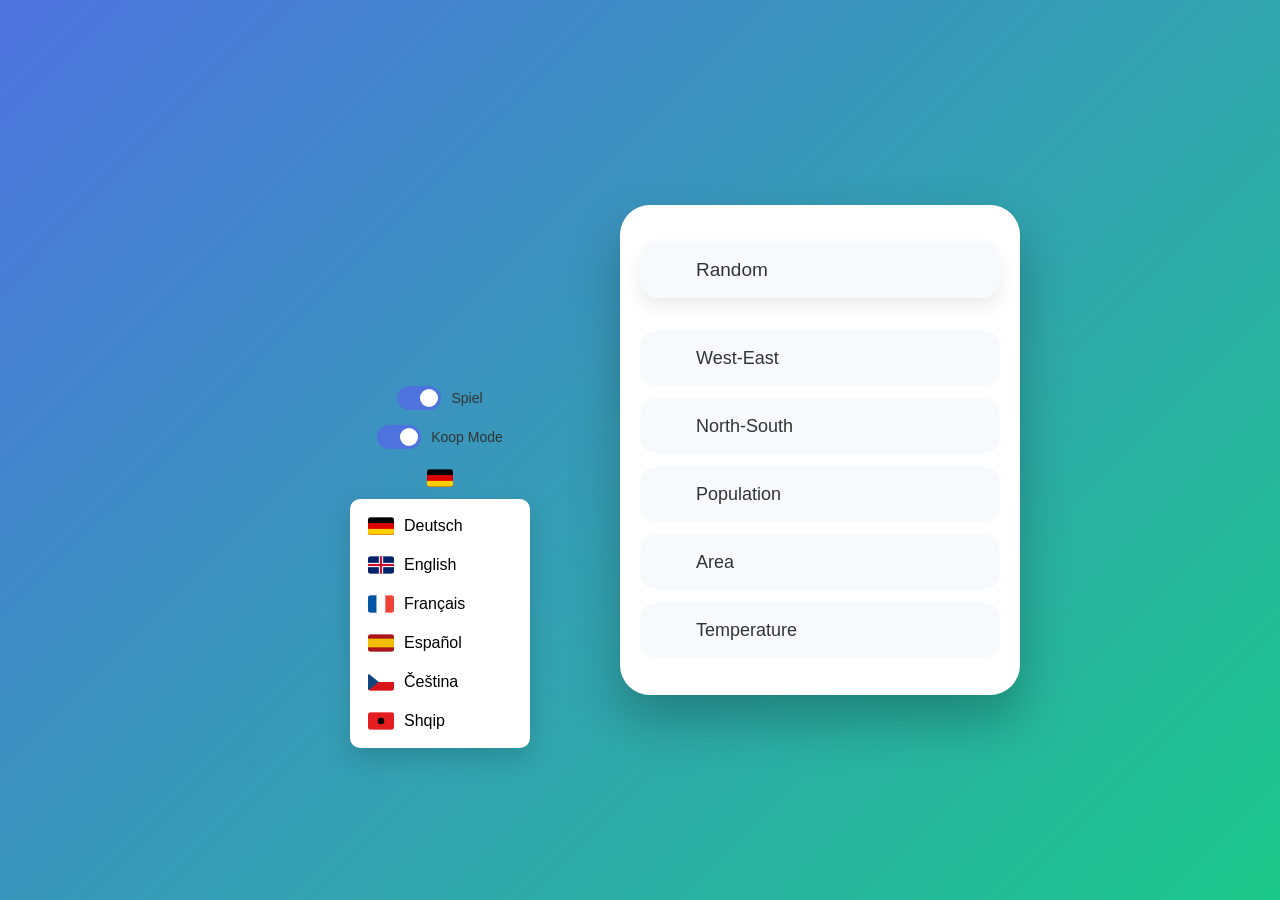
==== index.html @ 19a9145a "FirstVersion" ====
<!DOCTYPE html>
<html lang="en">
<head>
<meta charset="UTF-8">
<meta name="viewport" content="width=device-width, initial-scale=1.0">
<title>Game Menu</title>
<link rel="stylesheet" href="main-layout.css">
</head>
<body>

<!-- Top Controls -->
<div class="top-controls">
    <!-- Spiel Toggle -->
    <div class="toggle">
        <label class="switch">
            <input type="checkbox" id="spielToggle" checked>
            <span class="slider"></span>
        </label>
        <span>Spiel</span>
    </div>

    <!-- Koop / Solo Toggle -->
    <div class="toggle">
        <label class="switch">
            <input type="checkbox" id="koopToggle" checked>
            <span class="slider"></span>
        </label>
        <span>Koop Mode</span>
    </div>

    <!-- Language -->
    <div class="language-selector">
        <button class="flag-button" onclick="toggleLanguageMenu()" id="currentFlag">
            <!-- Standard: Deutschland -->
            <svg viewBox="0 0 24 16" class="flag-svg">
                <rect width="24" height="16" fill="#000"/>
                <rect width="24" height="10.66" y="5.33" fill="#dd0000"/>
                <rect width="24" height="5.33" y="10.66" fill="#ffce00"/>
            </svg>
        </button>

        <div id="languageMenu" class="language-menu">
            <div onclick="setLanguage('de', this)">
                <svg viewBox="0 0 24 16" class="flag-svg">
                    <rect width="24" height="16" fill="#000"/>
                    <rect width="24" height="10.66" y="5.33" fill="#dd0000"/>
                    <rect width="24" height="5.33" y="10.66" fill="#ffce00"/>
                </svg>
                Deutsch
            </div>
            <div onclick="setLanguage('en', this)">
                <svg viewBox="0 0 24 16" class="flag-svg">
                    <rect width="24" height="16" fill="#012169"/>
                    <rect x="10" width="4" height="16" fill="#fff"/>
                    <rect y="6" width="24" height="4" fill="#fff"/>
                    <rect x="11" width="2" height="16" fill="#C8102E"/>
                    <rect y="7" width="24" height="2" fill="#C8102E"/>
                </svg>
                English
            </div>
            <div onclick="setLanguage('fr', this)">
                <svg viewBox="0 0 24 16" class="flag-svg">
                    <rect width="8" height="16" fill="#0055A4"/>
                    <rect x="8" width="8" height="16" fill="#fff"/>
                    <rect x="16" width="8" height="16" fill="#EF4135"/>
                </svg>
                Français
            </div>
            <div onclick="setLanguage('es', this)">
                <svg viewBox="0 0 24 16" class="flag-svg">
                    <rect width="24" height="16" fill="#AA151B"/>
                    <rect y="4" width="24" height="8" fill="#F1BF00"/>
                </svg>
                Español
            </div>
            <div onclick="setLanguage('cs', this)">
                <svg viewBox="0 0 24 16" class="flag-svg">
                    <rect width="24" height="8" fill="#fff"/>
                    <rect y="8" width="24" height="8" fill="#D7141A"/>
                    <polygon points="0,0 10,8 0,16" fill="#11457E"/>
                </svg>
                Čeština
            </div>
            <div onclick="setLanguage('sq', this)">
                <svg viewBox="0 0 24 16" class="flag-svg">
                    <rect width="24" height="16" fill="#E41E20"/>
                    <circle cx="12" cy="8" r="3" fill="#000"/>
                </svg>
                Shqip
            </div>
        </div>
    </div>
</div>

<!-- App Container -->
<div class="app-container">

    <button class="menu-button quick-option" data-key="Random" onclick="goToGame(this)">
        <svg class="icon" viewBox="0 0 24 24">...</svg>
        <span>Random</span>
    </button>

    <button class="menu-button" data-key="West-East" onclick="goToGame(this)">
        <svg class="icon" viewBox="0 0 24 24">...</svg>
        <span>West-East</span>
    </button>

    <button class="menu-button" data-key="North-South" onclick="goToGame(this)">
        <svg class="icon" viewBox="0 0 24 24">...</svg>
        <span>North-South</span>
    </button>

    <button class="menu-button" data-key="Population" onclick="goToGame(this)">
        <svg class="icon" viewBox="0 0 24 24">...</svg>
        <span>Population</span>
    </button>

    <button class="menu-button" data-key="Area" onclick="goToGame(this)">
        <svg class="icon" viewBox="0 0 24 24">...</svg>
        <span>Area</span>
    </button>

    <button class="menu-button" data-key="Temperature" onclick="goToGame(this)">
        <svg class="icon" viewBox="0 0 24 24">...</svg>
        <span>Temperature</span>
    </button>

</div>

<script src="main-layout.js"></script>
</body>
</html>
---- main-layout.css ----
body {
    margin: 0;
    font-family: -apple-system, BlinkMacSystemFont, "Segoe UI", Roboto, sans-serif;
    background: linear-gradient(135deg, #4e73df, #1cc88a);
    display: flex;
    justify-content: center;
    align-items: center;
    height: 100vh;
}
.top-controls {
    width: 360px;
    margin-bottom: 20px;
    display: flex;
    flex-direction: column;
    gap: 15px;
}

.toggle {
    display: flex;
    align-items: center;
    justify-content: center;
    gap: 10px;
    color: white;
    font-size: 14px;
}

/* Switch Style */
.switch {
    position: relative;
    display: inline-block;
    width: 44px;
    height: 24px;
}

.switch input {
    display: none;
}

.slider {
    position: absolute;
    cursor: pointer;
    background-color: #ccc;
    border-radius: 24px;
    top: 0;
    left: 0;
    right: 0;
    bottom: 0;
    transition: .3s;
}

.slider:before {
    content: "";
    position: absolute;
    height: 18px;
    width: 18px;
    left: 3px;
    bottom: 3px;
    background-color: white;
    border-radius: 50%;
    transition: .3s;
}

input:checked + .slider {
    background-color: #4e73df;
}

input:checked + .slider:before {
    transform: translateX(20px);
}

/* Language */
.language-selector {
    position: relative;
    display: flex;
    justify-content: center;
}

.flag-button {
    font-size: 24px;
    background: none;
    border: none;
    cursor: pointer;
}

.language-menu {
    display: none;
    position: absolute;
    top: 35px;
    background: white;
    border-radius: 10px;
    box-shadow: 0 10px 25px rgba(0,0,0,0.15);
    padding: 10px;
    width: 160px;
}

.language-menu div {
    padding: 8px;
    cursor: pointer;
}

.language-menu div:hover {
    background: #f0f0f0;
}
.flag-svg {
    width: 26px;
    height: 18px;
    border-radius: 3px;
}



.language-menu {
    display: none;               /* bleibt versteckt bis Klick */
    position: absolute;
    top: 35px;
    background: white;
    border-radius: 10px;
    box-shadow: 0 10px 25px rgba(0,0,0,0.15);
    padding: 10px;
    width: 160px;

    display: flex;               /* alle Einträge untereinander */
    flex-direction: column;      /* vertikal */
    gap: 5px;                    /* Abstand zwischen Einträgen */
}

.language-menu div {
    display: flex;               /* Flagge + Text nebeneinander */
    align-items: center;         /* vertikal mittig */
    gap: 10px;                   /* Abstand Flagge/Text */
    padding: 8px;
    cursor: pointer;
    border-radius: 5px;
}

.language-menu div:hover {
    background: #f0f0f0;
}


.app-container {
    width: 360px;
    background: #ffffff;
    border-radius: 30px;
    box-shadow: 0 25px 50px rgba(0,0,0,0.25);
    padding: 25px 20px;
}

.menu-button {
    display: flex;
    align-items: center;
    gap: 15px;
    width: 100%;
    padding: 15px;
    margin: 12px 0;
    border: none;
    border-radius: 18px;
    background: #f8f9fc;
    font-size: 18px;
    font-weight: 500;
    cursor: pointer;
    transition: all 0.2s ease;
}

.menu-button:hover {
    background: #e2e6f5;
    transform: translateY(-2px);
}

.menu-button:active {
    transform: scale(0.98);
}

.quick-option {
    margin-bottom: 32px;
    box-shadow: 0 8px 18px rgba(0,0,0,0.08);
    font-size: 19px;
}

.icon {
    width: 26px;
    height: 26px;
    stroke: #4e73df;
    stroke-width: 2;
    fill: none;
    stroke-linecap: round;
    stroke-linejoin: round;
}

span {
    color: #333;
}
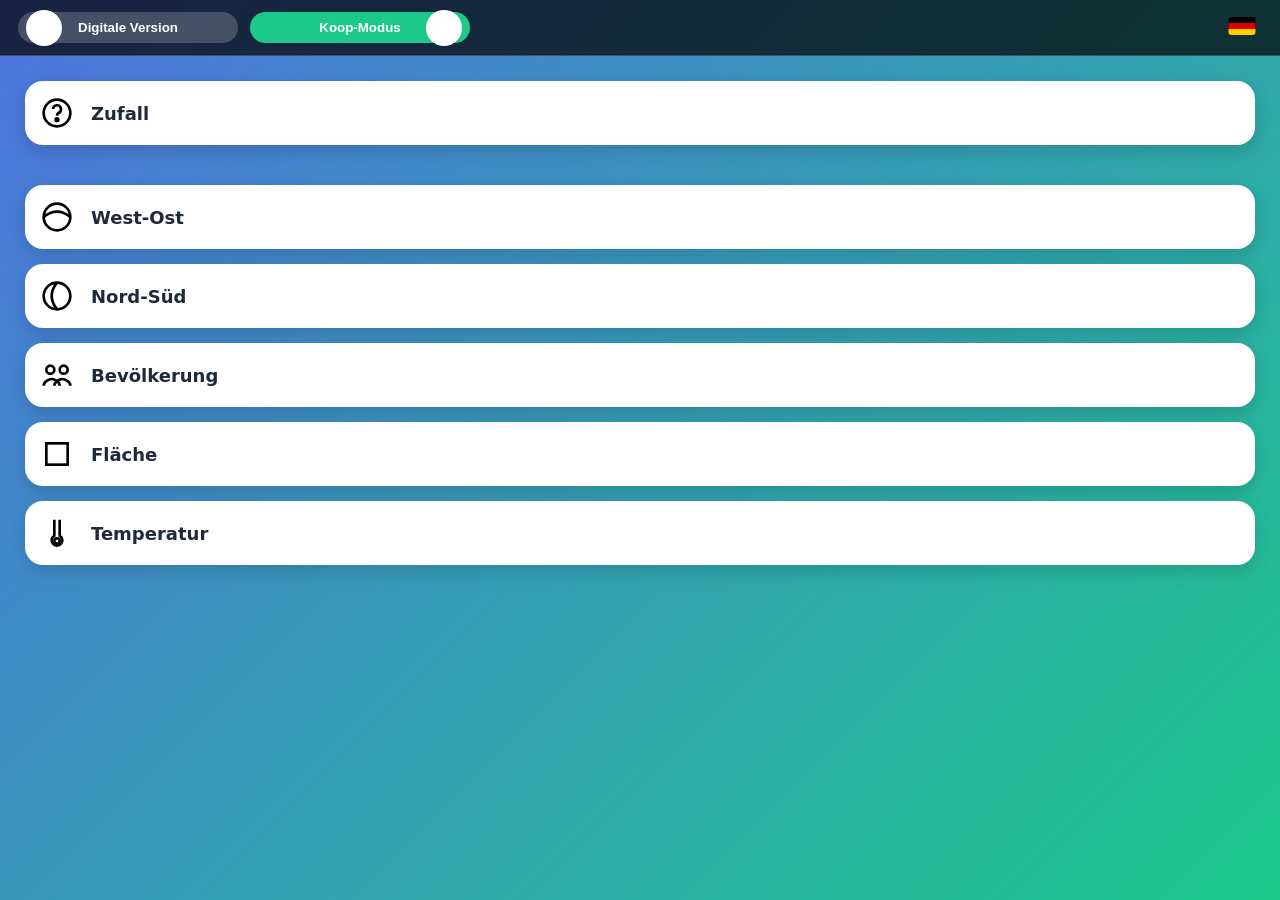
==== commit 6d1d4182: "version2" ====
--- a/index.html
+++ b/index.html
@@ -1,132 +1,37 @@
 <!DOCTYPE html>
-<html lang="en">
+<html lang="de">
 <head>
 <meta charset="UTF-8">
 <meta name="viewport" content="width=device-width, initial-scale=1.0">
 <title>Game Menu</title>
+<!-- Externes CSS -->
 <link rel="stylesheet" href="main-layout.css">
+
 </head>
 <body>
 
-<!-- Top Controls -->
-<div class="top-controls">
-    <!-- Spiel Toggle -->
-    <div class="toggle">
-        <label class="switch">
-            <input type="checkbox" id="spielToggle" checked>
-            <span class="slider"></span>
-        </label>
-        <span>Spiel</span>
-    </div>
+<!-- ================= HEADER ================= -->
+<div class="header">
+   <div class="toggle-group">
+        <button class="toggle" id="physicalToggle">
+            <span id="physicalText"></span>
+            <div class="toggle-circle"></div>
+        </button>
+        <button class="toggle active" id="koopToggle">
+            <span id="koopText"></span>
+            <div class="toggle-circle"></div>
+        </button>
+   </div>
 
-    <!-- Koop / Solo Toggle -->
-    <div class="toggle">
-        <label class="switch">
-            <input type="checkbox" id="koopToggle" checked>
-            <span class="slider"></span>
-        </label>
-        <span>Koop Mode</span>
-    </div>
-
-    <!-- Language -->
-    <div class="language-selector">
-        <button class="flag-button" onclick="toggleLanguageMenu()" id="currentFlag">
-            <!-- Standard: Deutschland -->
-            <svg viewBox="0 0 24 16" class="flag-svg">
-                <rect width="24" height="16" fill="#000"/>
-                <rect width="24" height="10.66" y="5.33" fill="#dd0000"/>
-                <rect width="24" height="5.33" y="10.66" fill="#ffce00"/>
-            </svg>
-        </button>
-
-        <div id="languageMenu" class="language-menu">
-            <div onclick="setLanguage('de', this)">
-                <svg viewBox="0 0 24 16" class="flag-svg">
-                    <rect width="24" height="16" fill="#000"/>
-                    <rect width="24" height="10.66" y="5.33" fill="#dd0000"/>
-                    <rect width="24" height="5.33" y="10.66" fill="#ffce00"/>
-                </svg>
-                Deutsch
-            </div>
-            <div onclick="setLanguage('en', this)">
-                <svg viewBox="0 0 24 16" class="flag-svg">
-                    <rect width="24" height="16" fill="#012169"/>
-                    <rect x="10" width="4" height="16" fill="#fff"/>
-                    <rect y="6" width="24" height="4" fill="#fff"/>
-                    <rect x="11" width="2" height="16" fill="#C8102E"/>
-                    <rect y="7" width="24" height="2" fill="#C8102E"/>
-                </svg>
-                English
-            </div>
-            <div onclick="setLanguage('fr', this)">
-                <svg viewBox="0 0 24 16" class="flag-svg">
-                    <rect width="8" height="16" fill="#0055A4"/>
-                    <rect x="8" width="8" height="16" fill="#fff"/>
-                    <rect x="16" width="8" height="16" fill="#EF4135"/>
-                </svg>
-                Français
-            </div>
-            <div onclick="setLanguage('es', this)">
-                <svg viewBox="0 0 24 16" class="flag-svg">
-                    <rect width="24" height="16" fill="#AA151B"/>
-                    <rect y="4" width="24" height="8" fill="#F1BF00"/>
-                </svg>
-                Español
-            </div>
-            <div onclick="setLanguage('cs', this)">
-                <svg viewBox="0 0 24 16" class="flag-svg">
-                    <rect width="24" height="8" fill="#fff"/>
-                    <rect y="8" width="24" height="8" fill="#D7141A"/>
-                    <polygon points="0,0 10,8 0,16" fill="#11457E"/>
-                </svg>
-                Čeština
-            </div>
-            <div onclick="setLanguage('sq', this)">
-                <svg viewBox="0 0 24 16" class="flag-svg">
-                    <rect width="24" height="16" fill="#E41E20"/>
-                    <circle cx="12" cy="8" r="3" fill="#000"/>
-                </svg>
-                Shqip
-            </div>
-        </div>
+    <div class="lang-container">
+        <button class="lang-button" id="langBtn"></button>
+        <div class="dropdown" id="langDropdown"></div>
     </div>
 </div>
 
-<!-- App Container -->
-<div class="app-container">
+<div class="menu" id="menu"></div>
 
-    <button class="menu-button quick-option" data-key="Random" onclick="goToGame(this)">
-        <svg class="icon" viewBox="0 0 24 24">...</svg>
-        <span>Random</span>
-    </button>
-
-    <button class="menu-button" data-key="West-East" onclick="goToGame(this)">
-        <svg class="icon" viewBox="0 0 24 24">...</svg>
-        <span>West-East</span>
-    </button>
-
-    <button class="menu-button" data-key="North-South" onclick="goToGame(this)">
-        <svg class="icon" viewBox="0 0 24 24">...</svg>
-        <span>North-South</span>
-    </button>
-
-    <button class="menu-button" data-key="Population" onclick="goToGame(this)">
-        <svg class="icon" viewBox="0 0 24 24">...</svg>
-        <span>Population</span>
-    </button>
-
-    <button class="menu-button" data-key="Area" onclick="goToGame(this)">
-        <svg class="icon" viewBox="0 0 24 24">...</svg>
-        <span>Area</span>
-    </button>
-
-    <button class="menu-button" data-key="Temperature" onclick="goToGame(this)">
-        <svg class="icon" viewBox="0 0 24 24">...</svg>
-        <span>Temperature</span>
-    </button>
-
-</div>
-
+<!-- Externes JS -->
 <script src="main-layout.js"></script>
 </body>
 </html>
--- a/main-layout.css
+++ b/main-layout.css
@@ -1,194 +1,158 @@
-body {
-    margin: 0;
-    font-family: -apple-system, BlinkMacSystemFont, "Segoe UI", Roboto, sans-serif;
+body{
+    margin:0;
+    font-family:system-ui,-apple-system,BlinkMacSystemFont,sans-serif;
     background: linear-gradient(135deg, #4e73df, #1cc88a);
-    display: flex;
-    justify-content: center;
-    align-items: center;
-    height: 100vh;
+    display:flex;
+    flex-direction:column;
+    height:100vh;
+    color:#1e293b;
 }
-.top-controls {
-    width: 360px;
-    margin-bottom: 20px;
-    display: flex;
-    flex-direction: column;
-    gap: 15px;
+/* ================= HEADER ================= */
+.header{
+    display:flex;
+    justify-content:space-between;
+    align-items:center;
+    padding:12px 18px;
+    background: rgba(0,0,0,0.7);
+    border-bottom: 1px solid rgba(255,255,255,0.2);
 }
 
-.toggle {
-    display: flex;
-    align-items: center;
-    justify-content: center;
-    gap: 10px;
-    color: white;
-    font-size: 14px;
+.toggle-group{
+    display:flex;
+    gap:12px;
 }
 
-/* Switch Style */
-.switch {
+/* Toggle Button Rechteck + Kreis */
+.toggle{
     position: relative;
-    display: inline-block;
-    width: 44px;
-    height: 24px;
+    display:flex;
+    align-items:center;
+    justify-content:center; /* Text mittig */
+    padding:8px 20px;
+    border-radius:30px;
+    border:none;
+    cursor:pointer;
+    font-weight:600;
+    color:white;
+    background: rgba(255,255,255,0.2);
+    transition: background 0.2s;
+    width:220px; /* länger als vorher */
+    box-sizing: border-box;
 }
 
-.switch input {
-    display: none;
+.toggle.active{
+    background: #1cc88a;
+    color:#fff;
 }
 
-.slider {
+/* Kreis über das Rechteck hinausragen lassen */
+.toggle-circle{
     position: absolute;
-    cursor: pointer;
-    background-color: #ccc;
-    border-radius: 24px;
-    top: 0;
-    left: 0;
-    right: 0;
-    bottom: 0;
-    transition: .3s;
+    top: 50%;
+    width:36px;
+    height:36px;
+    background:white;
+    border-radius:50%;
+    transition: right 0.2s;
+    transform: translateY(-50%);
 }
 
-.slider:before {
-    content: "";
-    position: absolute;
-    height: 18px;
-    width: 18px;
-    left: 3px;
-    bottom: 3px;
-    background-color: white;
-    border-radius: 50%;
-    transition: .3s;
+/* Kreis rechts, wenn aktiv */
+.toggle.active .toggle-circle{
+    right: 8px;
 }
 
-input:checked + .slider {
-    background-color: #4e73df;
+/* Kreis links, wenn inaktiv */
+.toggle:not(.active) .toggle-circle{
+    right: calc(100% - 36px - 8px);
 }
 
-input:checked + .slider:before {
-    transform: translateX(20px);
-}
-
-/* Language */
-.language-selector {
-    position: relative;
-    display: flex;
-    justify-content: center;
-}
-
-.flag-button {
-    font-size: 24px;
-    background: none;
-    border: none;
-    cursor: pointer;
-}
-
-.language-menu {
-    display: none;
-    position: absolute;
-    top: 35px;
-    background: white;
-    border-radius: 10px;
-    box-shadow: 0 10px 25px rgba(0,0,0,0.15);
-    padding: 10px;
-    width: 160px;
-}
-
-.language-menu div {
-    padding: 8px;
-    cursor: pointer;
-}
-
-.language-menu div:hover {
-    background: #f0f0f0;
-}
-.flag-svg {
-    width: 26px;
-    height: 18px;
-    border-radius: 3px;
+/* Hover-Farbe */
+.toggle:hover{
+    background: rgba(255,255,255,0.3);
 }
 
 
 
-.language-menu {
-    display: none;               /* bleibt versteckt bis Klick */
-    position: absolute;
-    top: 35px;
-    background: white;
-    border-radius: 10px;
-    box-shadow: 0 10px 25px rgba(0,0,0,0.15);
-    padding: 10px;
-    width: 160px;
 
-    display: flex;               /* alle Einträge untereinander */
-    flex-direction: column;      /* vertikal */
-    gap: 5px;                    /* Abstand zwischen Einträgen */
+
+.lang-container{
+    position:relative;
 }
 
-.language-menu div {
-    display: flex;               /* Flagge + Text nebeneinander */
-    align-items: center;         /* vertikal mittig */
-    gap: 10px;                   /* Abstand Flagge/Text */
-    padding: 8px;
-    cursor: pointer;
-    border-radius: 5px;
+.lang-button{
+    background:none;
+    border:none;
+    cursor:pointer;
 }
 
-.language-menu div:hover {
-    background: #f0f0f0;
+.dropdown{
+    position:absolute;
+    right:0;
+    top:45px;
+    background:white;
+    border-radius:12px;
+    box-shadow:0 8px 20px rgba(0,0,0,0.25);
+    display:none;
+    flex-direction:column;
+    min-width:200px;
+    overflow:hidden;
+    z-index:10;
 }
 
-
-.app-container {
-    width: 360px;
-    background: #ffffff;
-    border-radius: 30px;
-    box-shadow: 0 25px 50px rgba(0,0,0,0.25);
-    padding: 25px 20px;
+.dropdown div{
+    padding:10px 12px;
+    display:flex;
+    align-items:center;
+    gap:12px;
+    cursor:pointer;
+    transition:0.2s;
 }
 
-.menu-button {
-    display: flex;
-    align-items: center;
-    gap: 15px;
-    width: 100%;
-    padding: 15px;
-    margin: 12px 0;
-    border: none;
-    border-radius: 18px;
-    background: #f8f9fc;
-    font-size: 18px;
-    font-weight: 500;
-    cursor: pointer;
-    transition: all 0.2s ease;
+.dropdown div:hover{
+    background:#f1f5f9;
 }
 
-.menu-button:hover {
-    background: #e2e6f5;
-    transform: translateY(-2px);
+/* MENU */
+.menu{
+    flex:1;
+    padding:25px;
 }
 
-.menu-button:active {
-    transform: scale(0.98);
+.menu-item{
+    display:flex;
+    align-items:center;
+    gap:18px;
+    background:white;
+    padding:16px;
+    border-radius:18px;
+    margin-bottom:15px;
+    cursor:pointer;
+    transition:0.2s;
+    box-shadow:0 6px 18px rgba(0,0,0,0.15);
 }
 
-.quick-option {
-    margin-bottom: 32px;
-    box-shadow: 0 8px 18px rgba(0,0,0,0.08);
-    font-size: 19px;
+.menu-item:hover{
+    transform:translateY(-3px);
 }
 
-.icon {
-    width: 26px;
-    height: 26px;
-    stroke: #4e73df;
-    stroke-width: 2;
-    fill: none;
-    stroke-linecap: round;
-    stroke-linejoin: round;
+.menu-item.quick{
+    margin-bottom:40px;
 }
 
-span {
-    color: #333;
+.menu-item svg{
+    width:32px;
+    height:32px;
 }
 
+.menu-text{
+    font-size:18px;
+    font-weight:600;
+}
 
+.flag{
+    width:28px;
+    height:18px;
+    border-radius:4px;
+    overflow:hidden;
+}
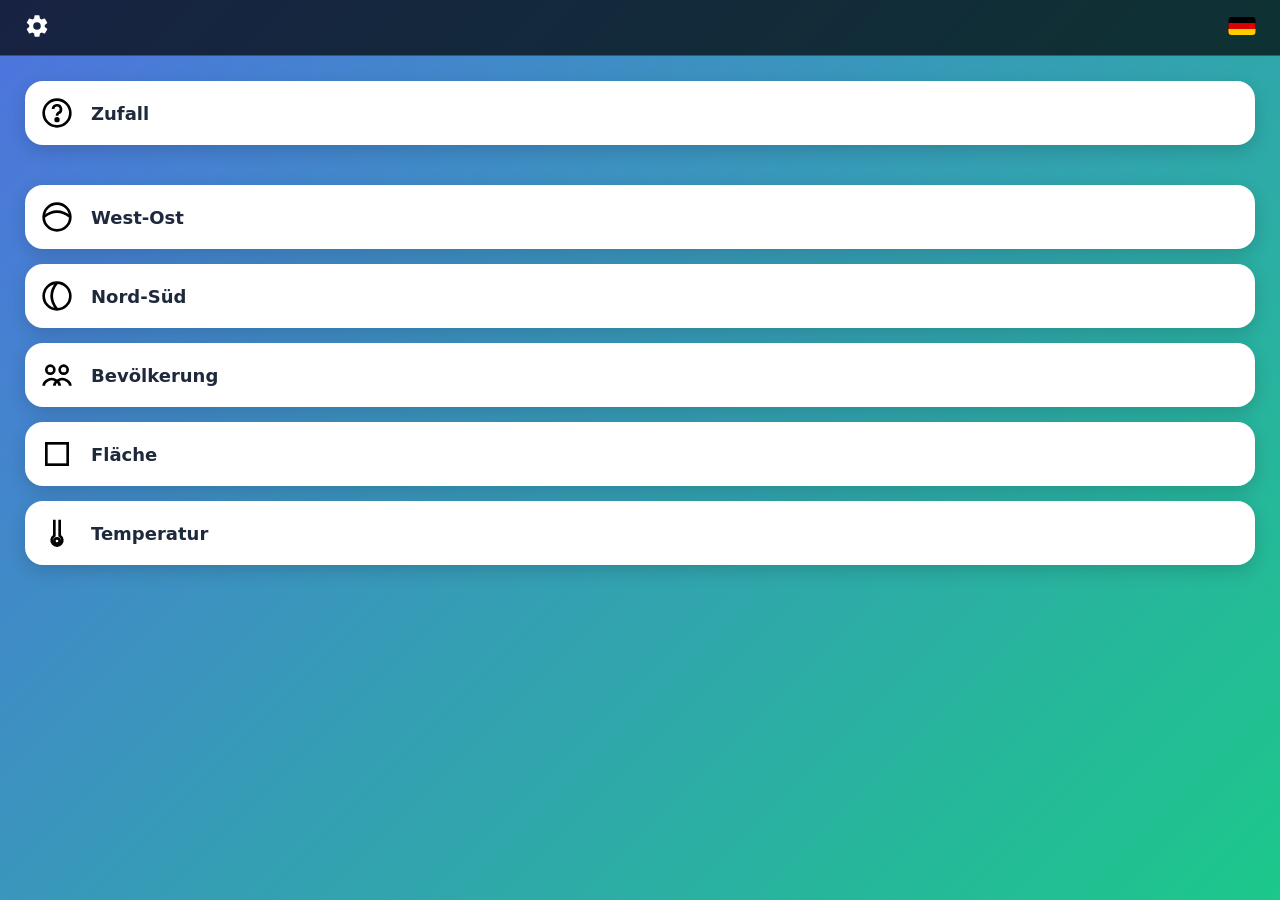
==== commit 988ed2d5: "version3" ====
--- a/index.html
+++ b/index.html
@@ -12,22 +12,54 @@
 
 <!-- ================= HEADER ================= -->
 <div class="header">
-   <div class="toggle-group">
-        <button class="toggle" id="physicalToggle">
-            <span id="physicalText"></span>
-            <div class="toggle-circle"></div>
+
+    <!-- SETTINGS -->
+    <div class="settings-container">
+        <button class="settings-button" id="settingsBtn">
+            <!-- Zahnrad SVG -->
+            <svg viewBox="0 0 24 24" width="26" height="26" fill="white">
+                <path d="M19.14,12.94a7.49,7.49,0,0,0,.05-.94,7.49,7.49,0,0,0-.05-.94l2.11-1.65a.5.5,0,0,0,.12-.64l-2-3.46a.5.5,0,0,0-.6-.22l-2.49,1a7.28,7.28,0,0,0-1.63-.94l-.38-2.65A.5.5,0,0,0,13.8,2H10.2a.5.5,0,0,0-.49.42L9.33,5.07a7.28,7.28,0,0,0-1.63.94l-2.49-1a.5.5,0,0,0-.6.22l-2,3.46a.5.5,0,0,0,.12.64L4.86,11.06a7.49,7.49,0,0,0-.05.94,7.49,7.49,0,0,0,.05.94L2.75,14.59a.5.5,0,0,0-.12.64l2,3.46a.5.5,0,0,0,.6.22l2.49-1a7.28,7.28,0,0,0,1.63.94l.38,2.65a.5.5,0,0,0,.49.42h3.6a.5.5,0,0,0,.49-.42l.38-2.65a7.28,7.28,0,0,0,1.63-.94l2.49,1a.5.5,0,0,0,.6-.22l2-3.46a.5.5,0,0,0-.12-.64ZM12,15.5A3.5,3.5,0,1,1,15.5,12,3.5,3.5,0,0,1,12,15.5Z"/>
+            </svg>
         </button>
-        <button class="toggle active" id="koopToggle">
-            <span id="koopText"></span>
-            <div class="toggle-circle"></div>
-        </button>
-   </div>
 
+        <div class="settings-dropdown" id="settingsDropdown">
+            
+            <!-- Toggle Buttons -->
+            <div class="settings-section">
+                <button class="toggle" id="physicalToggle">
+                    <span id="physicalText"></span>
+                    <div class="toggle-circle"></div>
+                </button>
+
+                <button class="toggle active" id="koopToggle">
+                    <span id="koopText"></span>
+                    <div class="toggle-circle"></div>
+                </button>
+            </div>
+
+            <!-- Radio Group -->
+            <div class="radio-section">
+                <div class="radio-title" id="continentTitle"></div>
+
+                <label><input type="radio" name="continent" value="World" checked> <span data-key="World"></span></label>
+                <label><input type="radio" name="continent" value="Europe"> <span data-key="Europe"></span></label>
+                <label><input type="radio" name="continent" value="NorthAmerica"> <span data-key="NorthAmerica"></span></label>
+                <label><input type="radio" name="continent" value="SouthAmerica"> <span data-key="SouthAmerica"></span></label>
+                <label><input type="radio" name="continent" value="Africa"> <span data-key="Africa"></span></label>
+                <label><input type="radio" name="continent" value="Asia"> <span data-key="Asia"></span></label>
+            </div>
+
+        </div>
+    </div>
+
+    <!-- LANGUAGE -->
     <div class="lang-container">
         <button class="lang-button" id="langBtn"></button>
         <div class="dropdown" id="langDropdown"></div>
     </div>
+
 </div>
+
 
 <div class="menu" id="menu"></div>
 
--- a/main-layout.css
+++ b/main-layout.css
@@ -21,24 +21,56 @@
     display:flex;
     gap:12px;
 }
-
-/* Toggle Button Rechteck + Kreis */
-.toggle{
+.toggle {
     position: relative;
-    display:flex;
-    align-items:center;
-    justify-content:center; /* Text mittig */
-    padding:8px 20px;
-    border-radius:30px;
-    border:none;
-    cursor:pointer;
-    font-weight:600;
-    color:white;
-    background: rgba(255,255,255,0.2);
-    transition: background 0.2s;
-    width:220px; /* länger als vorher */
-    box-sizing: border-box;
-}
+    display: flex;
+    align-items: center;
+    justify-content: center;
+
+    min-width: 200px;
+    padding: 10px 55px 10px 20px;
+
+    border-radius: 30px;
+    border: 2px solid #1cc88a;
+
+    background: white;
+    color: black;
+
+    font-weight: 600;
+    cursor: pointer;
+    transition: all 0.25s ease;
+}
+
+/* Aktiv */
+.toggle.active {
+    background: #1cc88a;
+    color: white;
+}
+
+/* Kreis */
+.toggle-circle {
+    position: absolute;
+    right: 10px;
+    width: 32px;
+    height: 32px;
+    border-radius: 50%;
+    background: white;
+    transition: all 0.25s ease;
+}
+
+/* Kreis wenn aktiv */
+.toggle.active .toggle-circle {
+    right: 10px;
+    background: #0f8f63;
+}
+
+/* Kreis wenn deaktiviert → nach links */
+.toggle:not(.active) .toggle-circle {
+    left: 10px;
+    right: auto;
+    background: #1cc88a;
+}
+
 
 .toggle.active{
     background: #1cc88a;
@@ -67,12 +99,65 @@
     right: calc(100% - 36px - 8px);
 }
 
-/* Hover-Farbe */
-.toggle:hover{
-    background: rgba(255,255,255,0.3);
-}
-
-
+
+
+.settings-container{
+    position:relative;
+}
+
+.settings-button{
+    background:none;
+    border:none;
+    cursor:pointer;
+}
+
+.settings-dropdown{
+    position:absolute;
+    left:0;
+    top:45px;
+    background:white;
+    border-radius:16px;
+    box-shadow:0 8px 20px rgba(0,0,0,0.25);
+    display:none;
+    flex-direction:column;
+    padding:16px;
+    gap:16px;
+    min-width:250px;
+    z-index:20;
+}
+
+/* Section Trennung */
+.settings-section{
+    display:flex;
+    flex-direction:column;
+    gap:12px;
+}
+
+.radio-section{
+    border-top:1px solid #e2e8f0;
+    padding-top:14px;
+    display:flex;
+    flex-direction:column;
+    gap:8px;
+}
+/* Radio Buttons */
+.radio-section input[type="radio"]{
+    accent-color: #1cc88a;
+    cursor: pointer;
+}
+
+
+.radio-title{
+    font-weight:600;
+    margin-bottom:6px;
+}
+
+.radio-section label{
+    display:flex;
+    align-items:center;
+    gap:8px;
+    cursor:pointer;
+}
 
 
 
